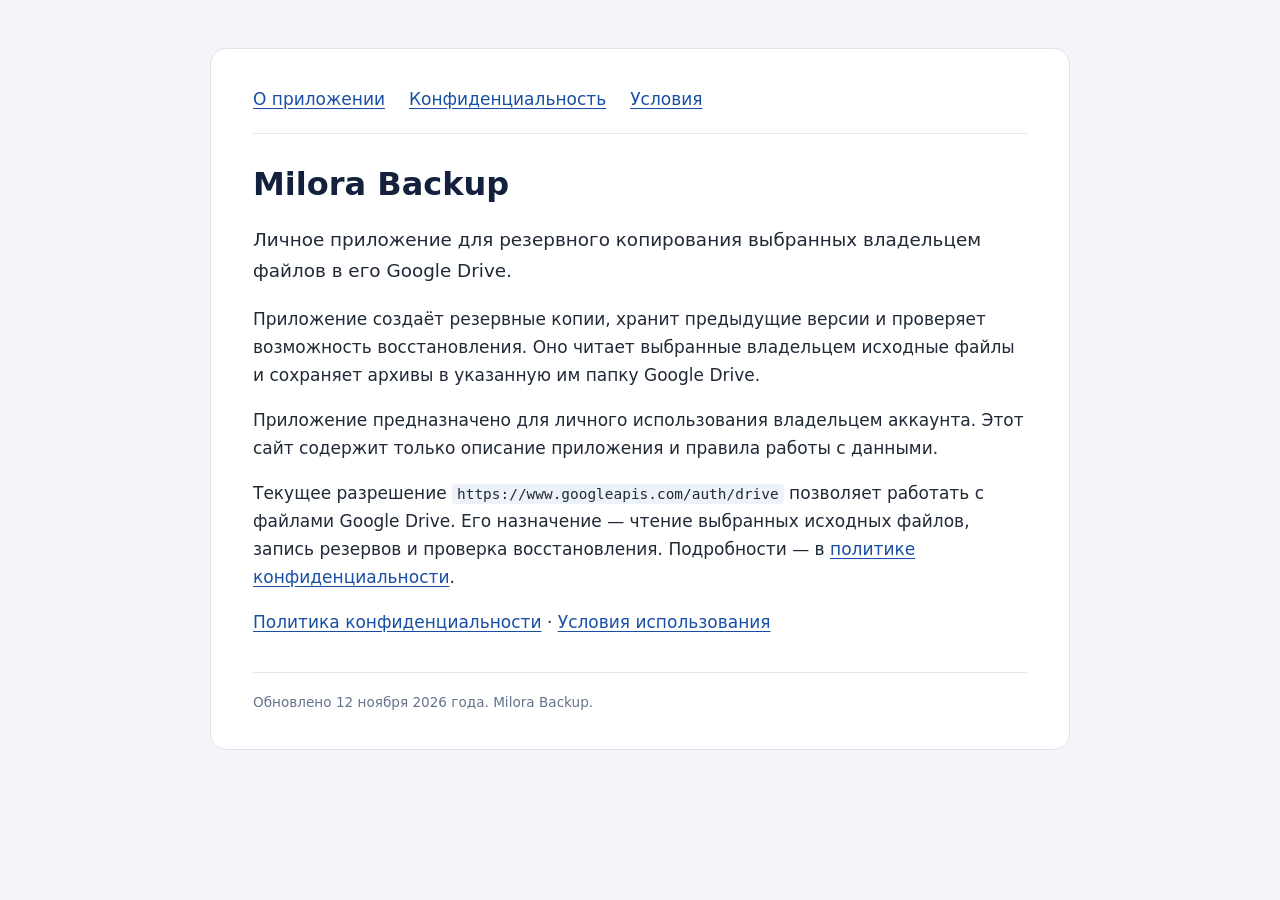
==== milora-backup/index.html @ e23e1c5c "Add Milora Backup OAuth information pages" ====
<!doctype html>
<html lang="ru">
<head>
<meta charset="utf-8">
<meta name="viewport" content="width=device-width, initial-scale=1">
<meta name="description" content="Milora Backup — личное резервное копирование в Google Drive владельца.">
<title>О приложении | Milora Backup</title>
<link rel="stylesheet" href="style.css">
</head>
<body><main>
<nav aria-label="Разделы"><a href="index.html">О приложении</a><a href="privacy.html">Конфиденциальность</a><a href="terms.html">Условия</a></nav>
<h1>Milora Backup</h1>
<p class="lead">Личное приложение для резервного копирования выбранных владельцем файлов в его Google Drive.</p>
<p>Приложение создаёт резервные копии, хранит предыдущие версии и проверяет возможность восстановления. Оно читает выбранные владельцем исходные файлы и сохраняет архивы в указанную им папку Google Drive.</p>
<p>Приложение предназначено для личного использования владельцем аккаунта. Этот сайт содержит только описание приложения и правила работы с данными.</p>
<p>Текущее разрешение <code>https://www.googleapis.com/auth/drive</code> позволяет работать с файлами Google Drive. Его назначение — чтение выбранных исходных файлов, запись резервов и проверка восстановления. Подробности — в <a href="privacy.html">политике конфиденциальности</a>.</p>
<p><a href="privacy.html">Политика конфиденциальности</a> · <a href="terms.html">Условия использования</a></p>
<footer>Обновлено 12 ноября 2026 года. Milora Backup.</footer>
</main></body>
</html>
---- milora-backup/style.css ----
*{box-sizing:border-box}html{color-scheme:light}body{margin:0;background:#f3f5f8;color:#1f2937;font:17px/1.65 system-ui,-apple-system,BlinkMacSystemFont,"Segoe UI",sans-serif}main{max-width:860px;margin:48px auto;padding:36px 42px;background:#fff;border:1px solid #dce2eb;border-radius:16px}nav{display:flex;flex-wrap:wrap;gap:10px 24px;margin-bottom:30px;padding-bottom:20px;border-bottom:1px solid #e5e7eb}a{color:#174ea6;text-underline-offset:3px}a:focus-visible{outline:3px solid #f5b400;outline-offset:4px}h1{font-size:2rem;line-height:1.25;color:#14213d}h2{margin-top:28px;font-size:1.2rem;line-height:1.4}.lead{font-size:1.15rem}code{font-size:.85em;background:#edf2f8;padding:2px 5px;border-radius:4px;overflow-wrap:anywhere}footer{margin-top:36px;padding-top:18px;border-top:1px solid #e5e7eb;font-size:.85rem;color:#64748b}@media(max-width:640px){main{margin:16px 12px;padding:24px 20px}h1{font-size:1.7rem}nav{gap:10px 16px}body{font-size:16px}}
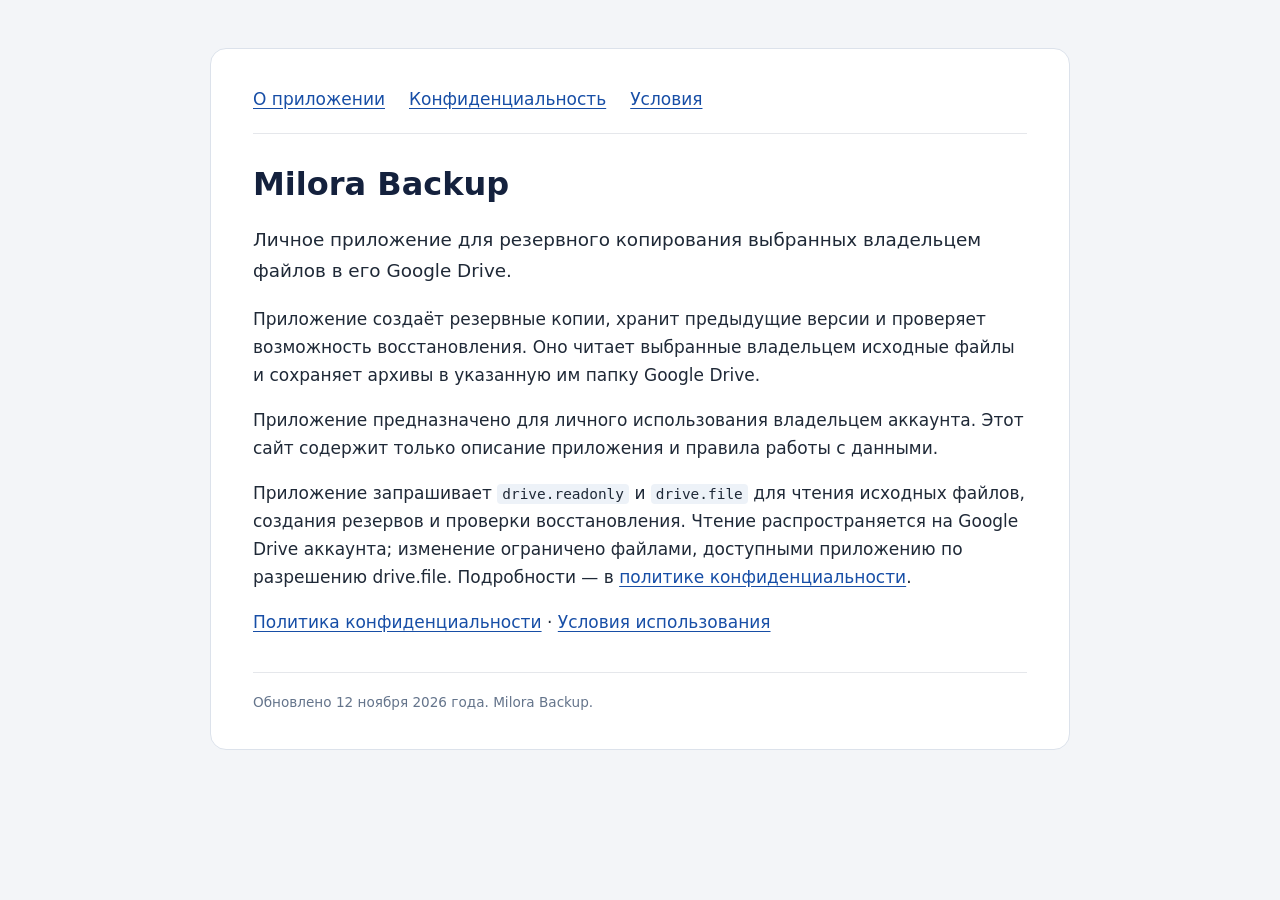
==== commit 83ac9fee: "Describe reduced Drive permissions for Milora Backup" ====
--- a/milora-backup/index.html
+++ b/milora-backup/index.html
@@ -13,7 +13,7 @@
 <p class="lead">Личное приложение для резервного копирования выбранных владельцем файлов в его Google Drive.</p>
 <p>Приложение создаёт резервные копии, хранит предыдущие версии и проверяет возможность восстановления. Оно читает выбранные владельцем исходные файлы и сохраняет архивы в указанную им папку Google Drive.</p>
 <p>Приложение предназначено для личного использования владельцем аккаунта. Этот сайт содержит только описание приложения и правила работы с данными.</p>
-<p>Текущее разрешение <code>https://www.googleapis.com/auth/drive</code> позволяет работать с файлами Google Drive. Его назначение — чтение выбранных исходных файлов, запись резервов и проверка восстановления. Подробности — в <a href="privacy.html">политике конфиденциальности</a>.</p>
+<p>Приложение запрашивает <code>drive.readonly</code> и <code>drive.file</code> для чтения исходных файлов, создания резервов и проверки восстановления. Чтение распространяется на Google Drive аккаунта; изменение ограничено файлами, доступными приложению по разрешению drive.file. Подробности — в <a href="privacy.html">политике конфиденциальности</a>.</p>
 <p><a href="privacy.html">Политика конфиденциальности</a> · <a href="terms.html">Условия использования</a></p>
 <footer>Обновлено 12 ноября 2026 года. Milora Backup.</footer>
 </main></body>
